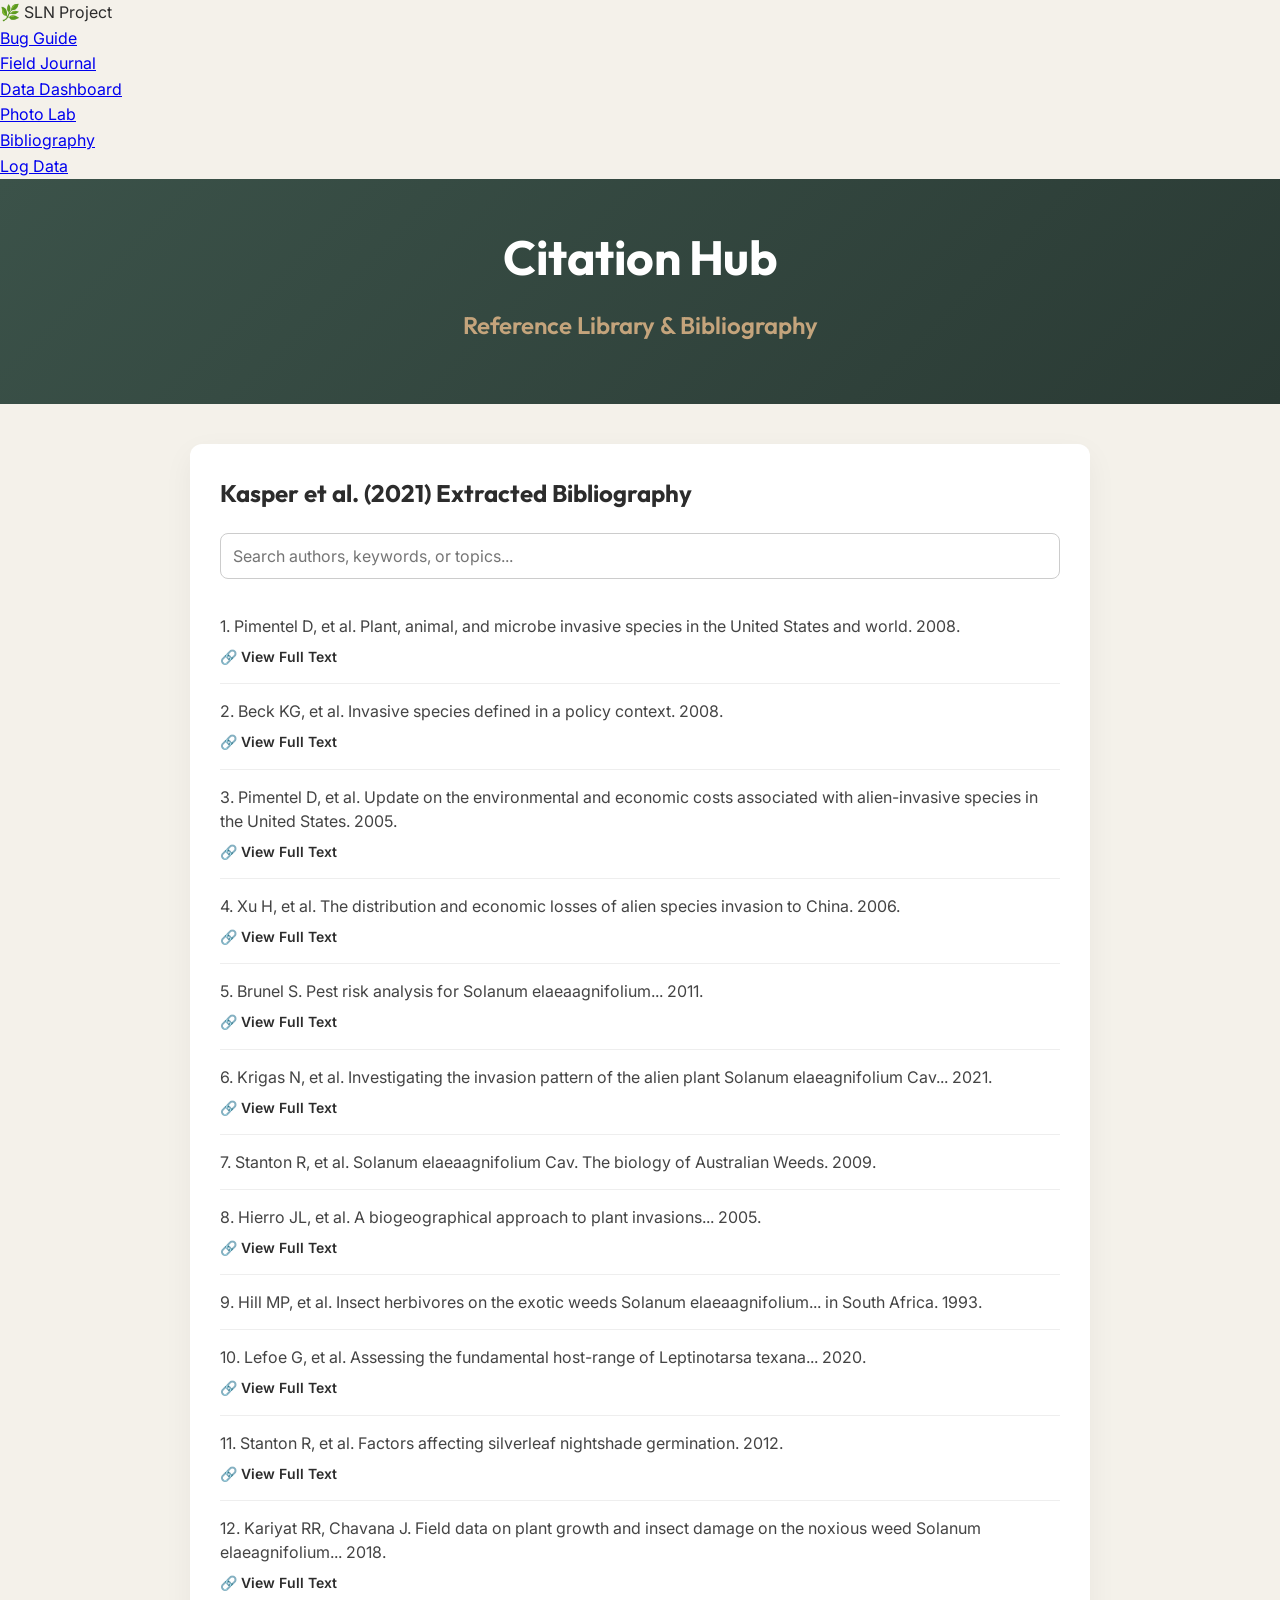
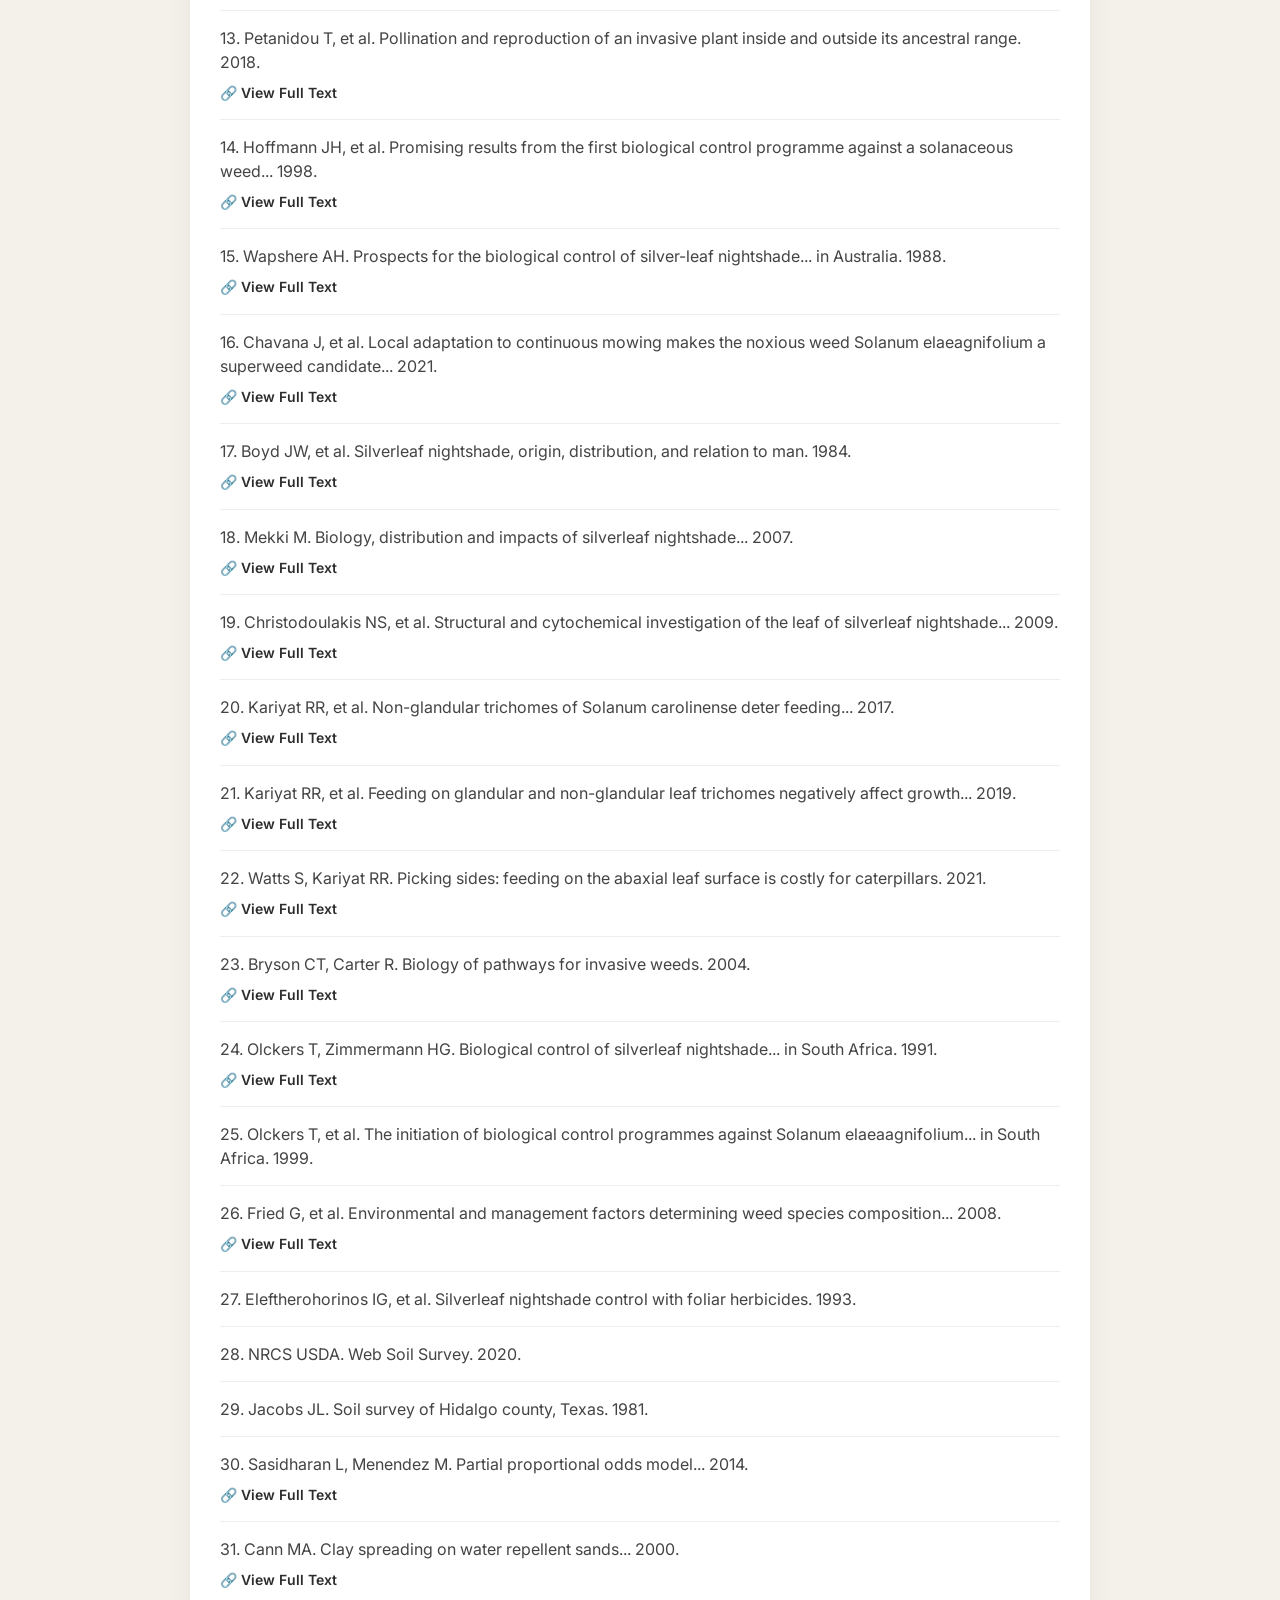
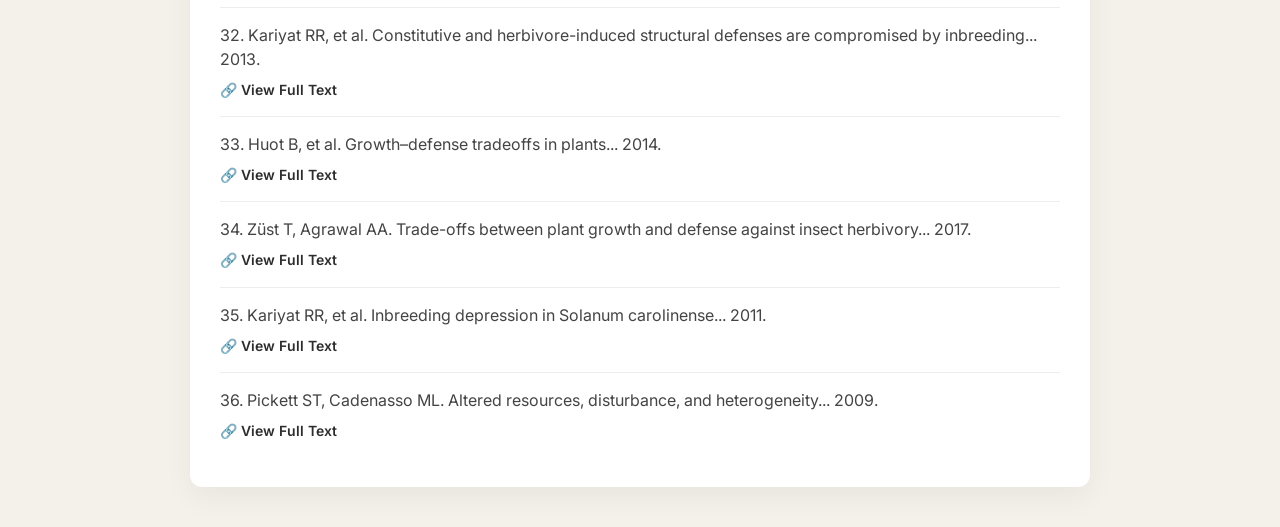
==== bibliography.html @ b971126a "feat: Upgrade into Interactive Field Journal Ecosystem" ====
<!DOCTYPE html>
<html lang="en">
<head>
  <meta charset="UTF-8">
  <meta name="viewport" content="width=device-width, initial-scale=1.0">
  <title>Bibliography | Silverleaf Nightshade</title>
  <link href="https://fonts.googleapis.com/css2?family=Inter:wght@400;500;600&family=Outfit:wght@400;600;700&display=swap" rel="stylesheet">
  <link rel="stylesheet" href="styles.css">
  <style>
    .biblio-container {
      max-width: 900px;
      margin: 40px auto;
      padding: 30px;
      background: white;
      border-radius: 12px;
      box-shadow: 0 10px 30px rgba(0,0,0,0.05);
    }
    .citation {
      padding: 15px 0;
      border-bottom: 1px solid #eee;
      display: flex;
      flex-direction: column;
      gap: 8px;
    }
    .citation:last-child {
      border-bottom: none;
    }
    .citation-text {
      font-family: 'Inter', sans-serif;
      font-size: 16px;
      color: #444;
      line-height: 1.5;
    }
    .doi-link {
      font-family: 'Inter', sans-serif;
      font-size: 14px;
      color: var(--primary-color);
      text-decoration: none;
      font-weight: 600;
      display: inline-flex;
      align-items: center;
      gap: 5px;
    }
    .doi-link:hover {
      text-decoration: underline;
    }
    .search-box {
      width: 100%;
      padding: 12px;
      border: 1px solid #ccc;
      border-radius: 8px;
      font-size: 16px;
      font-family: 'Inter';
      margin-bottom: 20px;
    }
    .search-box:focus {
      outline: none;
      border-color: var(--primary-color);
    }
  </style>
</head>
<body>
  <nav class="global-nav">
    <div class="nav-container">
      <div class="nav-logo">🌿 SLN Project</div>
      <ul class="nav-links">
        <li><a href="index.html">Bug Guide</a></li>
        <li><a href="journal.html">Field Journal</a></li>
        <li><a href="dashboard.html">Data Dashboard</a></li>
        <li><a href="photo_lab.html">Photo Lab</a></li>
        <li><a href="bibliography.html" class="active">Bibliography</a></li>
        <li><a href="data_collection.html" class="nav-cta">Log Data</a></li>
      </ul>
    </div>
  </nav>

  <header class="hero" style="padding: 40px 20px; text-align: center;">
    <div class="hero-content">
      <h1>Citation Hub</h1>
      <p class="subtitle">Reference Library & Bibliography</p>
    </div>
  </header>

  <div class="biblio-container">
    <h2 style="font-family: 'Outfit'; margin-bottom: 20px;">Kasper et al. (2021) Extracted Bibliography</h2>
    <input type="text" id="biblioSearch" class="search-box" placeholder="Search authors, keywords, or topics..." onkeyup="filterCitations()">
    
    <div id="citationList">
      <div class="citation">
        <div class="citation-text">1. Pimentel D, et al. Plant, animal, and microbe invasive species in the United States and world. 2008.</div>
        <a href="https://doi.org/10.1007/978-3-540-36920-2_18" target="_blank" class="doi-link">🔗 View Full Text</a>
      </div>
      <div class="citation">
        <div class="citation-text">2. Beck KG, et al. Invasive species defined in a policy context. 2008.</div>
        <a href="https://doi.org/10.1614/IPSM-08-089.1" target="_blank" class="doi-link">🔗 View Full Text</a>
      </div>
      <div class="citation">
        <div class="citation-text">3. Pimentel D, et al. Update on the environmental and economic costs associated with alien-invasive species in the United States. 2005.</div>
        <a href="https://doi.org/10.1016/j.ecolecon.2004.10.002" target="_blank" class="doi-link">🔗 View Full Text</a>
      </div>
      <div class="citation">
        <div class="citation-text">4. Xu H, et al. The distribution and economic losses of alien species invasion to China. 2006.</div>
        <a href="https://doi.org/10.1007/s10530-005-5841-2" target="_blank" class="doi-link">🔗 View Full Text</a>
      </div>
      <div class="citation">
        <div class="citation-text">5. Brunel S. Pest risk analysis for Solanum elaeaagnifolium... 2011.</div>
        <a href="https://doi.org/10.1111/j.1365-2338.2011.02457.x" target="_blank" class="doi-link">🔗 View Full Text</a>
      </div>
      <div class="citation">
        <div class="citation-text">6. Krigas N, et al. Investigating the invasion pattern of the alien plant Solanum elaeagnifolium Cav... 2021.</div>
        <a href="https://doi.org/10.3390/plants10040805" target="_blank" class="doi-link">🔗 View Full Text</a>
      </div>
      <div class="citation">
        <div class="citation-text">7. Stanton R, et al. Solanum elaeaagnifolium Cav. The biology of Australian Weeds. 2009.</div>
      </div>
      <div class="citation">
        <div class="citation-text">8. Hierro JL, et al. A biogeographical approach to plant invasions... 2005.</div>
        <a href="https://doi.org/10.1111/j.0022-0477.2004.00953.x" target="_blank" class="doi-link">🔗 View Full Text</a>
      </div>
      <div class="citation">
        <div class="citation-text">9. Hill MP, et al. Insect herbivores on the exotic weeds Solanum elaeaagnifolium... in South Africa. 1993.</div>
      </div>
      <div class="citation">
        <div class="citation-text">10. Lefoe G, et al. Assessing the fundamental host-range of Leptinotarsa texana... 2020.</div>
        <a href="https://doi.org/10.1016/j.biocontrol.2019.104165" target="_blank" class="doi-link">🔗 View Full Text</a>
      </div>
      <div class="citation">
        <div class="citation-text">11. Stanton R, et al. Factors affecting silverleaf nightshade germination. 2012.</div>
        <a href="https://doi.org/10.1614/WS-D-11-00105.1" target="_blank" class="doi-link">🔗 View Full Text</a>
      </div>
      <div class="citation">
        <div class="citation-text">12. Kariyat RR, Chavana J. Field data on plant growth and insect damage on the noxious weed Solanum elaeagnifolium... 2018.</div>
        <a href="https://doi.org/10.1016/j.dib.2018.07.022" target="_blank" class="doi-link">🔗 View Full Text</a>
      </div>
      <div class="citation">
        <div class="citation-text">13. Petanidou T, et al. Pollination and reproduction of an invasive plant inside and outside its ancestral range. 2018.</div>
        <a href="https://doi.org/10.1016/j.actao.2018.03.008" target="_blank" class="doi-link">🔗 View Full Text</a>
      </div>
      <div class="citation">
        <div class="citation-text">14. Hoffmann JH, et al. Promising results from the first biological control programme against a solanaceous weed... 1998.</div>
        <a href="https://doi.org/10.1016/S0167-8809(98)00120-0" target="_blank" class="doi-link">🔗 View Full Text</a>
      </div>
      <div class="citation">
        <div class="citation-text">15. Wapshere AH. Prospects for the biological control of silver-leaf nightshade... in Australia. 1988.</div>
        <a href="https://doi.org/10.1071/AR9880187" target="_blank" class="doi-link">🔗 View Full Text</a>
      </div>
      <div class="citation">
        <div class="citation-text">16. Chavana J, et al. Local adaptation to continuous mowing makes the noxious weed Solanum elaeagnifolium a superweed candidate... 2021.</div>
        <a href="https://doi.org/10.1038/s41598-021-85789-z" target="_blank" class="doi-link">🔗 View Full Text</a>
      </div>
      <div class="citation">
        <div class="citation-text">17. Boyd JW, et al. Silverleaf nightshade, origin, distribution, and relation to man. 1984.</div>
        <a href="https://doi.org/10.1007/BF02858833" target="_blank" class="doi-link">🔗 View Full Text</a>
      </div>
      <div class="citation">
        <div class="citation-text">18. Mekki M. Biology, distribution and impacts of silverleaf nightshade... 2007.</div>
        <a href="https://doi.org/10.1111/j.1365-2338.2007.01094.x" target="_blank" class="doi-link">🔗 View Full Text</a>
      </div>
      <div class="citation">
        <div class="citation-text">19. Christodoulakis NS, et al. Structural and cytochemical investigation of the leaf of silverleaf nightshade... 2009.</div>
        <a href="https://doi.org/10.1071/BT08210" target="_blank" class="doi-link">🔗 View Full Text</a>
      </div>
      <div class="citation">
        <div class="citation-text">20. Kariyat RR, et al. Non-glandular trichomes of Solanum carolinense deter feeding... 2017.</div>
        <a href="https://doi.org/10.1098/rspb.2016.2323" target="_blank" class="doi-link">🔗 View Full Text</a>
      </div>
      <div class="citation">
        <div class="citation-text">21. Kariyat RR, et al. Feeding on glandular and non-glandular leaf trichomes negatively affect growth... 2019.</div>
        <a href="https://doi.org/10.1007/s11829-019-09678-z" target="_blank" class="doi-link">🔗 View Full Text</a>
      </div>
      <div class="citation">
        <div class="citation-text">22. Watts S, Kariyat RR. Picking sides: feeding on the abaxial leaf surface is costly for caterpillars. 2021.</div>
        <a href="https://doi.org/10.1007/s00425-021-03592-6" target="_blank" class="doi-link">🔗 View Full Text</a>
      </div>
      <div class="citation">
        <div class="citation-text">23. Bryson CT, Carter R. Biology of pathways for invasive weeds. 2004.</div>
        <a href="https://doi.org/10.1614/0890-037X(2004)018[1216:BOPFIW]2.0.CO;2" target="_blank" class="doi-link">🔗 View Full Text</a>
      </div>
      <div class="citation">
        <div class="citation-text">24. Olckers T, Zimmermann HG. Biological control of silverleaf nightshade... in South Africa. 1991.</div>
        <a href="https://doi.org/10.1016/0167-8809(91)90143-L" target="_blank" class="doi-link">🔗 View Full Text</a>
      </div>
      <div class="citation">
        <div class="citation-text">25. Olckers T, et al. The initiation of biological control programmes against Solanum elaeaagnifolium... in South Africa. 1999.</div>
      </div>
      <div class="citation">
        <div class="citation-text">26. Fried G, et al. Environmental and management factors determining weed species composition... 2008.</div>
        <a href="https://doi.org/10.1016/j.agee.2008.05.003" target="_blank" class="doi-link">🔗 View Full Text</a>
      </div>
      <div class="citation">
        <div class="citation-text">27. Eleftherohorinos IG, et al. Silverleaf nightshade control with foliar herbicides. 1993.</div>
      </div>
      <div class="citation">
        <div class="citation-text">28. NRCS USDA. Web Soil Survey. 2020.</div>
      </div>
      <div class="citation">
        <div class="citation-text">29. Jacobs JL. Soil survey of Hidalgo county, Texas. 1981.</div>
      </div>
      <div class="citation">
        <div class="citation-text">30. Sasidharan L, Menendez M. Partial proportional odds model... 2014.</div>
        <a href="https://doi.org/10.1016/j.aap.2014.07.025" target="_blank" class="doi-link">🔗 View Full Text</a>
      </div>
      <div class="citation">
        <div class="citation-text">31. Cann MA. Clay spreading on water repellent sands... 2000.</div>
        <a href="https://doi.org/10.1016/S0022-1694(00)00205-5" target="_blank" class="doi-link">🔗 View Full Text</a>
      </div>
      <div class="citation">
        <div class="citation-text">32. Kariyat RR, et al. Constitutive and herbivore-induced structural defenses are compromised by inbreeding... 2013.</div>
        <a href="https://doi.org/10.3732/ajb.1200612" target="_blank" class="doi-link">🔗 View Full Text</a>
      </div>
      <div class="citation">
        <div class="citation-text">33. Huot B, et al. Growth–defense tradeoffs in plants... 2014.</div>
        <a href="https://doi.org/10.1093/mp/ssu049" target="_blank" class="doi-link">🔗 View Full Text</a>
      </div>
      <div class="citation">
        <div class="citation-text">34. Züst T, Agrawal AA. Trade-offs between plant growth and defense against insect herbivory... 2017.</div>
        <a href="https://doi.org/10.1146/annurev-arplant-042916-040856" target="_blank" class="doi-link">🔗 View Full Text</a>
      </div>
      <div class="citation">
        <div class="citation-text">35. Kariyat RR, et al. Inbreeding depression in Solanum carolinense... 2011.</div>
        <a href="https://doi.org/10.1371/journal.pone.0028459" target="_blank" class="doi-link">🔗 View Full Text</a>
      </div>
      <div class="citation">
        <div class="citation-text">36. Pickett ST, Cadenasso ML. Altered resources, disturbance, and heterogeneity... 2009.</div>
        <a href="https://doi.org/10.1007/s11252-008-0047-x" target="_blank" class="doi-link">🔗 View Full Text</a>
      </div>
    </div>
  </div>

  <script>
    function filterCitations() {
      const input = document.getElementById("biblioSearch").value.toLowerCase();
      const citations = document.getElementsByClassName("citation");
      for (let i = 0; i < citations.length; i++) {
        let text = citations[i].getElementsByClassName("citation-text")[0].innerText.toLowerCase();
        if (text.includes(input)) {
          citations[i].style.display = "flex";
        } else {
          citations[i].style.display = "none";
        }
      }
    }
  </script>
</body>
</html>
---- styles.css ----
:root {
  /* Earthy Color Palette */
  --color-bg: #f4f1ea;
  --color-surface: #ffffff;
  --color-primary: #3b5249;
  --color-primary-light: #517165;
  --color-accent: #c4a47c;
  --color-text: #2c2c2c;
  --color-text-muted: #6b6b6b;
  --color-border: #e2dfd8;
  
  --shadow-sm: 0 2px 4px rgba(0,0,0,0.05);
  --shadow-md: 0 8px 16px rgba(0,0,0,0.08);
  --shadow-lg: 0 16px 32px rgba(0,0,0,0.12);
  
  --radius-md: 12px;
  --radius-lg: 20px;
}

* {
  margin: 0;
  padding: 0;
  box-sizing: border-box;
}

body {
  font-family: 'Inter', sans-serif;
  background-color: var(--color-bg);
  color: var(--color-text);
  line-height: 1.6;
}

h1, h2, h3, h4 {
  font-family: 'Outfit', sans-serif;
}

/* Hero Section */
.hero {
  background: linear-gradient(135deg, var(--color-primary) 0%, #2a3a34 100%);
  color: white;
  padding: 80px 20px;
  text-align: center;
  position: relative;
  overflow: hidden;
}

.hero-content {
  max-width: 800px;
  margin: 0 auto;
  position: relative;
  z-index: 1;
}

.hero h1 {
  font-size: 3rem;
  font-weight: 700;
  margin-bottom: 10px;
  letter-spacing: -0.5px;
}

.hero .subtitle {
  font-family: 'Outfit', sans-serif;
  font-size: 1.5rem;
  color: var(--color-accent);
  margin-bottom: 20px;
  font-weight: 600;
}

.hero .description {
  font-size: 1.1rem;
  opacity: 0.9;
  max-width: 600px;
  margin: 0 auto;
}

/* Main Layout */
main {
  max-width: 1200px;
  margin: -40px auto 40px;
  padding: 0 20px;
  position: relative;
  z-index: 2;
}

/* Controls */
.controls {
  background: var(--color-surface);
  padding: 20px;
  border-radius: var(--radius-lg);
  box-shadow: var(--shadow-md);
  margin-bottom: 40px;
  display: flex;
  flex-direction: column;
  gap: 20px;
}

@media (min-width: 768px) {
  .controls {
    flex-direction: row;
    align-items: center;
    justify-content: space-between;
  }
}

.search-bar {
  flex: 1;
}

.search-bar input {
  width: 100%;
  padding: 14px 20px;
  border: 1px solid var(--color-border);
  border-radius: var(--radius-md);
  font-family: 'Inter', sans-serif;
  font-size: 1rem;
  outline: none;
  transition: border-color 0.3s, box-shadow 0.3s;
}

.search-bar input:focus {
  border-color: var(--color-primary);
  box-shadow: 0 0 0 3px rgba(59, 82, 73, 0.1);
}

.filters {
  display: flex;
  gap: 10px;
  flex-wrap: wrap;
}

.filter-btn {
  padding: 10px 20px;
  border: 1px solid var(--color-border);
  background: var(--color-surface);
  color: var(--color-text);
  border-radius: var(--radius-md);
  cursor: pointer;
  font-family: 'Outfit', sans-serif;
  font-weight: 500;
  transition: all 0.3s;
}

.filter-btn:hover {
  border-color: var(--color-primary);
  color: var(--color-primary);
}

.filter-btn.active {
  background: var(--color-primary);
  color: white;
  border-color: var(--color-primary);
}

/* Grid Layout */
.grid-container {
  display: grid;
  grid-template-columns: repeat(auto-fill, minmax(280px, 1fr));
  gap: 30px;
}

/* Insect Card */
.card {
  background: var(--color-surface);
  border-radius: var(--radius-lg);
  overflow: hidden;
  box-shadow: var(--shadow-sm);
  transition: transform 0.3s cubic-bezier(0.175, 0.885, 0.32, 1.275), box-shadow 0.3s;
  display: flex;
  flex-direction: column;
  border: 1px solid var(--color-border);
}

.card:hover {
  transform: translateY(-8px);
  box-shadow: var(--shadow-lg);
}

.card-image {
  height: 200px;
  background-size: cover;
  background-position: center;
  position: relative;
  background-color: var(--color-border);
}

.card-category-badge {
  position: absolute;
  top: 15px;
  right: 15px;
  background: rgba(255, 255, 255, 0.9);
  backdrop-filter: blur(4px);
  padding: 4px 10px;
  border-radius: 20px;
  font-size: 0.75rem;
  font-weight: 600;
  color: var(--color-primary);
  text-transform: uppercase;
  letter-spacing: 0.5px;
  box-shadow: 0 2px 4px rgba(0,0,0,0.1);
}

.card-content {
  padding: 24px;
  flex: 1;
  display: flex;
  flex-direction: column;
}

.card h3 {
  font-size: 1.25rem;
  margin-bottom: 4px;
  color: var(--color-primary);
}

.scientific-name {
  font-style: italic;
  color: var(--color-text-muted);
  font-size: 0.9rem;
  margin-bottom: 15px;
}

.card-type {
  display: inline-block;
  background: var(--color-bg);
  padding: 4px 10px;
  border-radius: 6px;
  font-size: 0.8rem;
  color: var(--color-text);
  margin-bottom: 20px;
  font-weight: 500;
}

.card-links {
  margin-top: auto;
  display: flex;
  gap: 10px;
  flex-wrap: wrap;
}

.link-btn {
  flex: 1;
  text-align: center;
  text-decoration: none;
  font-size: 0.85rem;
  font-weight: 600;
  padding: 10px;
  border-radius: var(--radius-md);
  transition: all 0.2s;
  font-family: 'Outfit', sans-serif;
  white-space: nowrap;
}

.link-inaturalist {
  background: #E8F5E9;
  color: #2E7D32;
}

.link-inaturalist:hover {
  background: #C8E6C9;
}

.link-bugguide {
  background: #FFF3E0;
  color: #E65100;
}

.link-bugguide:hover {
  background: #FFE0B2;
}

/* Footer */
footer {
  text-align: center;
  padding: 40px 20px;
  color: var(--color-text-muted);
  font-size: 0.9rem;
  margin-top: 60px;
  border-top: 1px solid var(--color-border);
}
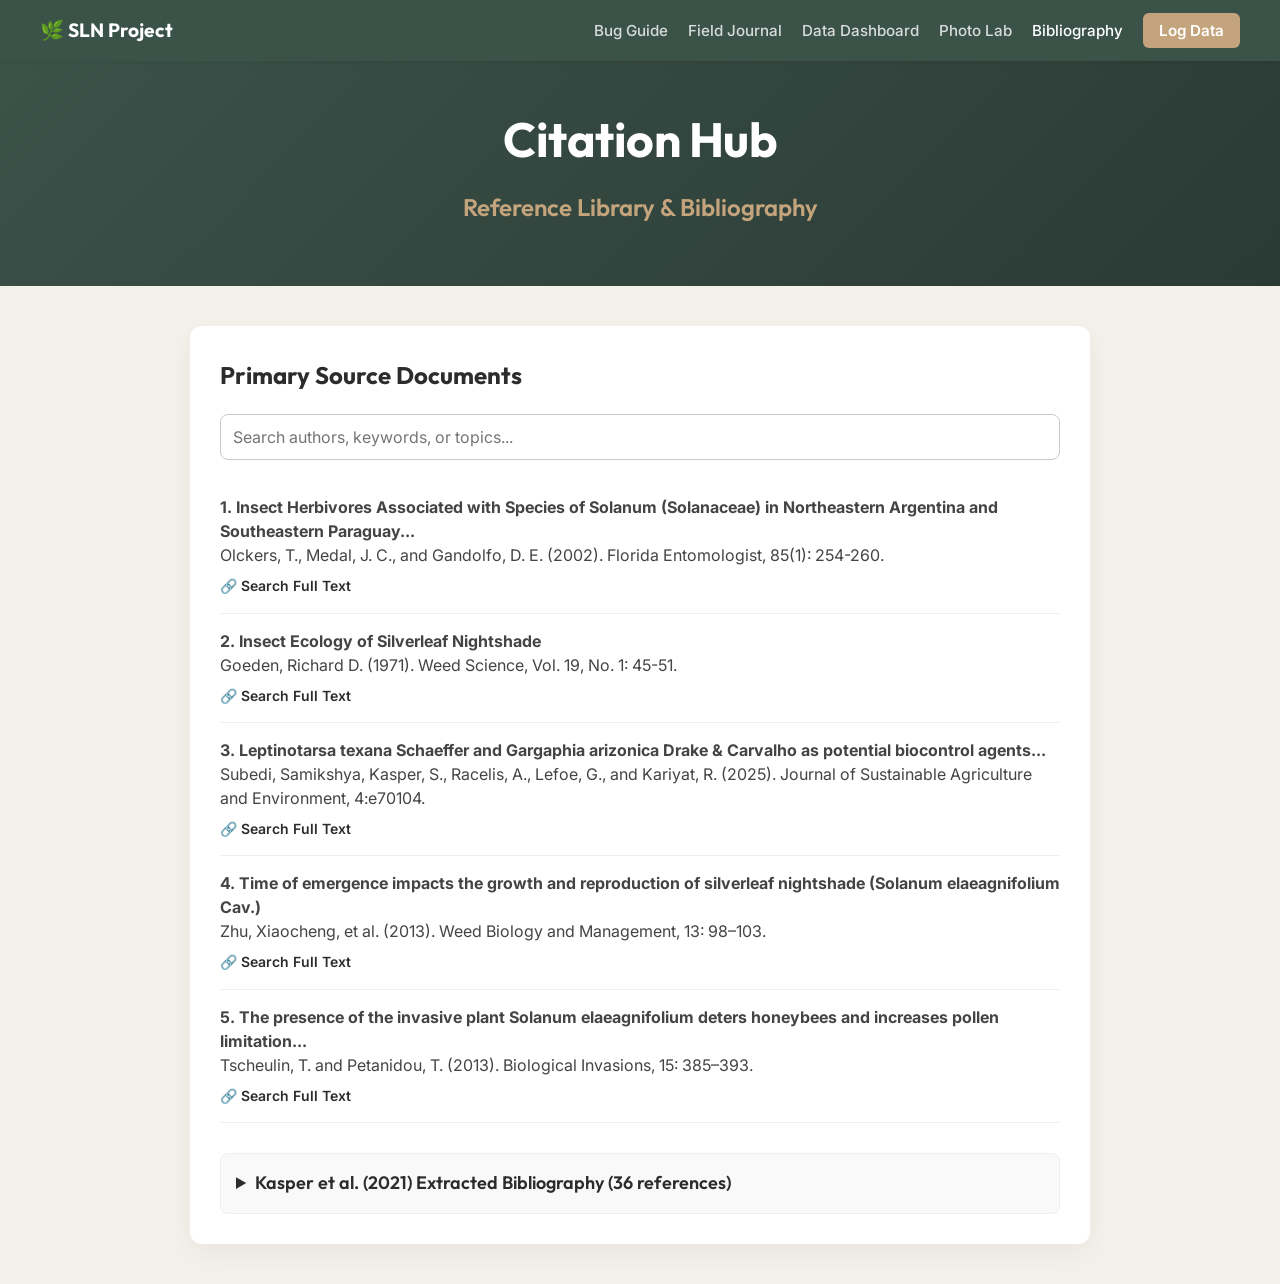
==== commit 012485bd: "fix: Navigation styling and bibliography layout" ====
--- a/bibliography.html
+++ b/bibliography.html
@@ -82,10 +82,36 @@
   </header>
 
   <div class="biblio-container">
-    <h2 style="font-family: 'Outfit'; margin-bottom: 20px;">Kasper et al. (2021) Extracted Bibliography</h2>
+    <h2 style="font-family: 'Outfit'; margin-bottom: 20px;">Primary Source Documents</h2>
     <input type="text" id="biblioSearch" class="search-box" placeholder="Search authors, keywords, or topics..." onkeyup="filterCitations()">
     
     <div id="citationList">
+      
+      <!-- New Primary Sources -->
+      <div class="citation">
+        <div class="citation-text"><strong>1. Insect Herbivores Associated with Species of Solanum (Solanaceae) in Northeastern Argentina and Southeastern Paraguay...</strong><br>Olckers, T., Medal, J. C., and Gandolfo, D. E. (2002). Florida Entomologist, 85(1): 254-260.</div>
+        <a href="https://scholar.google.com/scholar?q=Insect+Herbivores+Associated+with+Species+of+Solanum+in+Northeastern+Argentina+and+Southeastern+Paraguay" target="_blank" class="doi-link">🔗 Search Full Text</a>
+      </div>
+      <div class="citation">
+        <div class="citation-text"><strong>2. Insect Ecology of Silverleaf Nightshade</strong><br>Goeden, Richard D. (1971). Weed Science, Vol. 19, No. 1: 45-51.</div>
+        <a href="https://scholar.google.com/scholar?q=Insect+Ecology+of+Silverleaf+Nightshade+Goeden" target="_blank" class="doi-link">🔗 Search Full Text</a>
+      </div>
+      <div class="citation">
+        <div class="citation-text"><strong>3. Leptinotarsa texana Schaeffer and Gargaphia arizonica Drake & Carvalho as potential biocontrol agents...</strong><br>Subedi, Samikshya, Kasper, S., Racelis, A., Lefoe, G., and Kariyat, R. (2025). Journal of Sustainable Agriculture and Environment, 4:e70104.</div>
+        <a href="https://scholar.google.com/scholar?q=Leptinotarsa+texana+Schaeffer+and+Gargaphia+arizonica+Drake" target="_blank" class="doi-link">🔗 Search Full Text</a>
+      </div>
+      <div class="citation">
+        <div class="citation-text"><strong>4. Time of emergence impacts the growth and reproduction of silverleaf nightshade (Solanum elaeagnifolium Cav.)</strong><br>Zhu, Xiaocheng, et al. (2013). Weed Biology and Management, 13: 98–103.</div>
+        <a href="https://scholar.google.com/scholar?q=Time+of+emergence+impacts+the+growth+and+reproduction+of+silverleaf+nightshade" target="_blank" class="doi-link">🔗 Search Full Text</a>
+      </div>
+      <div class="citation">
+        <div class="citation-text"><strong>5. The presence of the invasive plant Solanum elaeagnifolium deters honeybees and increases pollen limitation...</strong><br>Tscheulin, T. and Petanidou, T. (2013). Biological Invasions, 15: 385–393.</div>
+        <a href="https://scholar.google.com/scholar?q=The+presence+of+the+invasive+plant+Solanum+elaeagnifolium+deters+honeybees" target="_blank" class="doi-link">🔗 Search Full Text</a>
+      </div>
+
+      <details id="kasperBiblio" style="background: #f9f9f9; padding: 15px; border-radius: 8px; border: 1px solid #eee; margin-top: 30px;">
+        <summary style="font-family: 'Outfit'; font-size: 18px; font-weight: 600; cursor: pointer;">Kasper et al. (2021) Extracted Bibliography (36 references)</summary>
+        <div style="margin-top: 15px;">
       <div class="citation">
         <div class="citation-text">1. Pimentel D, et al. Plant, animal, and microbe invasive species in the United States and world. 2008.</div>
         <a href="https://doi.org/10.1007/978-3-540-36920-2_18" target="_blank" class="doi-link">🔗 View Full Text</a>
@@ -223,13 +249,21 @@
       <div class="citation">
         <div class="citation-text">36. Pickett ST, Cadenasso ML. Altered resources, disturbance, and heterogeneity... 2009.</div>
         <a href="https://doi.org/10.1007/s11252-008-0047-x" target="_blank" class="doi-link">🔗 View Full Text</a>
-      </div>
+        </div>
+      </details>
     </div>
   </div>
 
   <script>
     function filterCitations() {
       const input = document.getElementById("biblioSearch").value.toLowerCase();
+      
+      // Auto-expand the Kasper details if searching
+      const detailsBox = document.getElementById("kasperBiblio");
+      if (input.length > 0 && detailsBox) {
+        detailsBox.open = true;
+      }
+      
       const citations = document.getElementsByClassName("citation");
       for (let i = 0; i < citations.length; i++) {
         let text = citations[i].getElementsByClassName("citation-text")[0].innerText.toLowerCase();
--- a/styles.css
+++ b/styles.css
@@ -34,6 +34,66 @@
   font-family: 'Outfit', sans-serif;
 }
 
+/* Global Navigation */
+.global-nav {
+  background-color: var(--color-primary);
+  padding: 15px 20px;
+  box-shadow: var(--shadow-sm);
+  position: sticky;
+  top: 0;
+  z-index: 1000;
+  display: flex;
+  justify-content: center;
+}
+
+.nav-container {
+  display: flex;
+  align-items: center;
+  justify-content: space-between;
+  width: 100%;
+  max-width: 1200px;
+}
+
+.nav-logo {
+  font-family: 'Outfit', sans-serif;
+  font-weight: 700;
+  font-size: 1.2rem;
+  color: white;
+}
+
+.nav-links {
+  list-style: none;
+  display: flex;
+  gap: 20px;
+  align-items: center;
+}
+
+.nav-links a {
+  text-decoration: none;
+  color: rgba(255, 255, 255, 0.8);
+  font-family: 'Inter', sans-serif;
+  font-weight: 500;
+  font-size: 0.95rem;
+  transition: color 0.2s;
+}
+
+.nav-links a:hover, .nav-links a.active {
+  color: white;
+}
+
+.nav-links .nav-cta {
+  background-color: var(--color-accent);
+  color: white;
+  padding: 8px 16px;
+  border-radius: 6px;
+  font-weight: 600;
+}
+
+.nav-links .nav-cta:hover {
+  background-color: #b39169;
+  color: white;
+}
+
 /* Hero Section */
 .hero {
   background: linear-gradient(135deg, var(--color-primary) 0%, #2a3a34 100%);
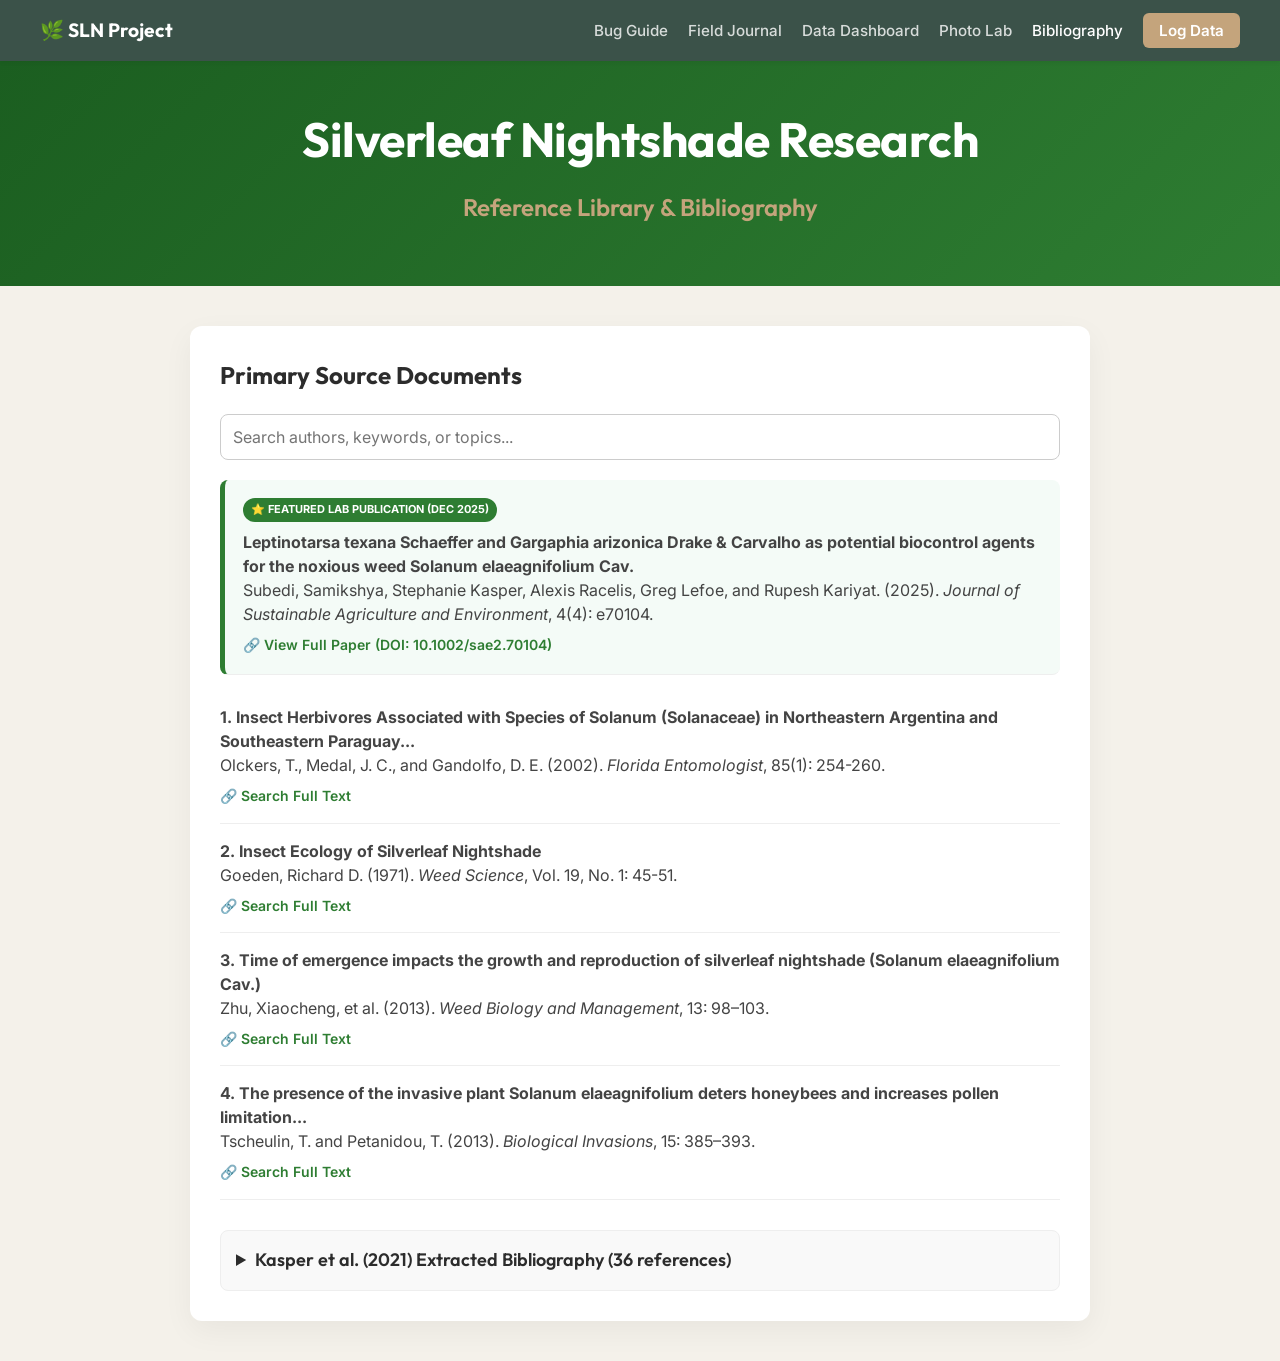
==== commit f28b4b37: "Add Subedi, Kasper, Racelis, Lefoe, & Kariyat (2025) paper summary and update bibliography web app" ====
--- a/bibliography.html
+++ b/bibliography.html
@@ -22,6 +22,13 @@
       flex-direction: column;
       gap: 8px;
     }
+    .citation.featured {
+      background: #f4fbf7;
+      border-left: 5px solid #2e7d32;
+      padding: 18px;
+      border-radius: 8px;
+      margin-bottom: 15px;
+    }
     .citation:last-child {
       border-bottom: none;
     }
@@ -34,7 +41,7 @@
     .doi-link {
       font-family: 'Inter', sans-serif;
       font-size: 14px;
-      color: var(--primary-color);
+      color: var(--primary-color, #2e7d32);
       text-decoration: none;
       font-weight: 600;
       display: inline-flex;
@@ -55,7 +62,7 @@
     }
     .search-box:focus {
       outline: none;
-      border-color: var(--primary-color);
+      border-color: var(--primary-color, #2e7d32);
     }
   </style>
 </head>
@@ -74,9 +81,9 @@
     </div>
   </nav>
 
-  <header class="hero" style="padding: 40px 20px; text-align: center;">
+  <header class="hero" style="padding: 40px 20px; background: linear-gradient(135deg, #1b5e20, #2e7d32); color: white; text-align: center;">
     <div class="hero-content">
-      <h1>Citation Hub</h1>
+      <h1>Silverleaf Nightshade Research</h1>
       <p class="subtitle">Reference Library & Bibliography</p>
     </div>
   </header>
@@ -87,168 +94,37 @@
     
     <div id="citationList">
       
-      <!-- New Primary Sources -->
+      <!-- Featured 2025 Landmark Paper -->
+      <div class="citation featured">
+        <span style="display:inline-block; font-size:11px; font-weight:700; background:#2e7d32; color:white; padding:3px 8px; border-radius:12px; width:fit-content;">⭐ FEATURED LAB PUBLICATION (DEC 2025)</span>
+        <div class="citation-text"><strong>Leptinotarsa texana Schaeffer and Gargaphia arizonica Drake & Carvalho as potential biocontrol agents for the noxious weed Solanum elaeagnifolium Cav.</strong><br>Subedi, Samikshya, Stephanie Kasper, Alexis Racelis, Greg Lefoe, and Rupesh Kariyat. (2025). <em>Journal of Sustainable Agriculture and Environment</em>, 4(4): e70104.</div>
+        <a href="https://doi.org/10.1002/sae2.70104" target="_blank" class="doi-link">🔗 View Full Paper (DOI: 10.1002/sae2.70104)</a>
+      </div>
+
+      <!-- Other Primary Sources -->
       <div class="citation">
-        <div class="citation-text"><strong>1. Insect Herbivores Associated with Species of Solanum (Solanaceae) in Northeastern Argentina and Southeastern Paraguay...</strong><br>Olckers, T., Medal, J. C., and Gandolfo, D. E. (2002). Florida Entomologist, 85(1): 254-260.</div>
+        <div class="citation-text"><strong>1. Insect Herbivores Associated with Species of Solanum (Solanaceae) in Northeastern Argentina and Southeastern Paraguay...</strong><br>Olckers, T., Medal, J. C., and Gandolfo, D. E. (2002). <em>Florida Entomologist</em>, 85(1): 254-260.</div>
         <a href="https://scholar.google.com/scholar?q=Insect+Herbivores+Associated+with+Species+of+Solanum+in+Northeastern+Argentina+and+Southeastern+Paraguay" target="_blank" class="doi-link">🔗 Search Full Text</a>
       </div>
       <div class="citation">
-        <div class="citation-text"><strong>2. Insect Ecology of Silverleaf Nightshade</strong><br>Goeden, Richard D. (1971). Weed Science, Vol. 19, No. 1: 45-51.</div>
+        <div class="citation-text"><strong>2. Insect Ecology of Silverleaf Nightshade</strong><br>Goeden, Richard D. (1971). <em>Weed Science</em>, Vol. 19, No. 1: 45-51.</div>
         <a href="https://scholar.google.com/scholar?q=Insect+Ecology+of+Silverleaf+Nightshade+Goeden" target="_blank" class="doi-link">🔗 Search Full Text</a>
       </div>
       <div class="citation">
-        <div class="citation-text"><strong>3. Leptinotarsa texana Schaeffer and Gargaphia arizonica Drake & Carvalho as potential biocontrol agents...</strong><br>Subedi, Samikshya, Kasper, S., Racelis, A., Lefoe, G., and Kariyat, R. (2025). Journal of Sustainable Agriculture and Environment, 4:e70104.</div>
-        <a href="https://scholar.google.com/scholar?q=Leptinotarsa+texana+Schaeffer+and+Gargaphia+arizonica+Drake" target="_blank" class="doi-link">🔗 Search Full Text</a>
-      </div>
-      <div class="citation">
-        <div class="citation-text"><strong>4. Time of emergence impacts the growth and reproduction of silverleaf nightshade (Solanum elaeagnifolium Cav.)</strong><br>Zhu, Xiaocheng, et al. (2013). Weed Biology and Management, 13: 98–103.</div>
+        <div class="citation-text"><strong>3. Time of emergence impacts the growth and reproduction of silverleaf nightshade (Solanum elaeagnifolium Cav.)</strong><br>Zhu, Xiaocheng, et al. (2013). <em>Weed Biology and Management</em>, 13: 98–103.</div>
         <a href="https://scholar.google.com/scholar?q=Time+of+emergence+impacts+the+growth+and+reproduction+of+silverleaf+nightshade" target="_blank" class="doi-link">🔗 Search Full Text</a>
       </div>
       <div class="citation">
-        <div class="citation-text"><strong>5. The presence of the invasive plant Solanum elaeagnifolium deters honeybees and increases pollen limitation...</strong><br>Tscheulin, T. and Petanidou, T. (2013). Biological Invasions, 15: 385–393.</div>
+        <div class="citation-text"><strong>4. The presence of the invasive plant Solanum elaeagnifolium deters honeybees and increases pollen limitation...</strong><br>Tscheulin, T. and Petanidou, T. (2013). <em>Biological Invasions</em>, 15: 385–393.</div>
         <a href="https://scholar.google.com/scholar?q=The+presence+of+the+invasive+plant+Solanum+elaeagnifolium+deters+honeybees" target="_blank" class="doi-link">🔗 Search Full Text</a>
       </div>
 
       <details id="kasperBiblio" style="background: #f9f9f9; padding: 15px; border-radius: 8px; border: 1px solid #eee; margin-top: 30px;">
         <summary style="font-family: 'Outfit'; font-size: 18px; font-weight: 600; cursor: pointer;">Kasper et al. (2021) Extracted Bibliography (36 references)</summary>
         <div style="margin-top: 15px;">
-      <div class="citation">
-        <div class="citation-text">1. Pimentel D, et al. Plant, animal, and microbe invasive species in the United States and world. 2008.</div>
-        <a href="https://doi.org/10.1007/978-3-540-36920-2_18" target="_blank" class="doi-link">🔗 View Full Text</a>
-      </div>
-      <div class="citation">
-        <div class="citation-text">2. Beck KG, et al. Invasive species defined in a policy context. 2008.</div>
-        <a href="https://doi.org/10.1614/IPSM-08-089.1" target="_blank" class="doi-link">🔗 View Full Text</a>
-      </div>
-      <div class="citation">
-        <div class="citation-text">3. Pimentel D, et al. Update on the environmental and economic costs associated with alien-invasive species in the United States. 2005.</div>
-        <a href="https://doi.org/10.1016/j.ecolecon.2004.10.002" target="_blank" class="doi-link">🔗 View Full Text</a>
-      </div>
-      <div class="citation">
-        <div class="citation-text">4. Xu H, et al. The distribution and economic losses of alien species invasion to China. 2006.</div>
-        <a href="https://doi.org/10.1007/s10530-005-5841-2" target="_blank" class="doi-link">🔗 View Full Text</a>
-      </div>
-      <div class="citation">
-        <div class="citation-text">5. Brunel S. Pest risk analysis for Solanum elaeaagnifolium... 2011.</div>
-        <a href="https://doi.org/10.1111/j.1365-2338.2011.02457.x" target="_blank" class="doi-link">🔗 View Full Text</a>
-      </div>
-      <div class="citation">
-        <div class="citation-text">6. Krigas N, et al. Investigating the invasion pattern of the alien plant Solanum elaeagnifolium Cav... 2021.</div>
-        <a href="https://doi.org/10.3390/plants10040805" target="_blank" class="doi-link">🔗 View Full Text</a>
-      </div>
-      <div class="citation">
-        <div class="citation-text">7. Stanton R, et al. Solanum elaeaagnifolium Cav. The biology of Australian Weeds. 2009.</div>
-      </div>
-      <div class="citation">
-        <div class="citation-text">8. Hierro JL, et al. A biogeographical approach to plant invasions... 2005.</div>
-        <a href="https://doi.org/10.1111/j.0022-0477.2004.00953.x" target="_blank" class="doi-link">🔗 View Full Text</a>
-      </div>
-      <div class="citation">
-        <div class="citation-text">9. Hill MP, et al. Insect herbivores on the exotic weeds Solanum elaeaagnifolium... in South Africa. 1993.</div>
-      </div>
-      <div class="citation">
-        <div class="citation-text">10. Lefoe G, et al. Assessing the fundamental host-range of Leptinotarsa texana... 2020.</div>
-        <a href="https://doi.org/10.1016/j.biocontrol.2019.104165" target="_blank" class="doi-link">🔗 View Full Text</a>
-      </div>
-      <div class="citation">
-        <div class="citation-text">11. Stanton R, et al. Factors affecting silverleaf nightshade germination. 2012.</div>
-        <a href="https://doi.org/10.1614/WS-D-11-00105.1" target="_blank" class="doi-link">🔗 View Full Text</a>
-      </div>
-      <div class="citation">
-        <div class="citation-text">12. Kariyat RR, Chavana J. Field data on plant growth and insect damage on the noxious weed Solanum elaeagnifolium... 2018.</div>
-        <a href="https://doi.org/10.1016/j.dib.2018.07.022" target="_blank" class="doi-link">🔗 View Full Text</a>
-      </div>
-      <div class="citation">
-        <div class="citation-text">13. Petanidou T, et al. Pollination and reproduction of an invasive plant inside and outside its ancestral range. 2018.</div>
-        <a href="https://doi.org/10.1016/j.actao.2018.03.008" target="_blank" class="doi-link">🔗 View Full Text</a>
-      </div>
-      <div class="citation">
-        <div class="citation-text">14. Hoffmann JH, et al. Promising results from the first biological control programme against a solanaceous weed... 1998.</div>
-        <a href="https://doi.org/10.1016/S0167-8809(98)00120-0" target="_blank" class="doi-link">🔗 View Full Text</a>
-      </div>
-      <div class="citation">
-        <div class="citation-text">15. Wapshere AH. Prospects for the biological control of silver-leaf nightshade... in Australia. 1988.</div>
-        <a href="https://doi.org/10.1071/AR9880187" target="_blank" class="doi-link">🔗 View Full Text</a>
-      </div>
-      <div class="citation">
-        <div class="citation-text">16. Chavana J, et al. Local adaptation to continuous mowing makes the noxious weed Solanum elaeagnifolium a superweed candidate... 2021.</div>
-        <a href="https://doi.org/10.1038/s41598-021-85789-z" target="_blank" class="doi-link">🔗 View Full Text</a>
-      </div>
-      <div class="citation">
-        <div class="citation-text">17. Boyd JW, et al. Silverleaf nightshade, origin, distribution, and relation to man. 1984.</div>
-        <a href="https://doi.org/10.1007/BF02858833" target="_blank" class="doi-link">🔗 View Full Text</a>
-      </div>
-      <div class="citation">
-        <div class="citation-text">18. Mekki M. Biology, distribution and impacts of silverleaf nightshade... 2007.</div>
-        <a href="https://doi.org/10.1111/j.1365-2338.2007.01094.x" target="_blank" class="doi-link">🔗 View Full Text</a>
-      </div>
-      <div class="citation">
-        <div class="citation-text">19. Christodoulakis NS, et al. Structural and cytochemical investigation of the leaf of silverleaf nightshade... 2009.</div>
-        <a href="https://doi.org/10.1071/BT08210" target="_blank" class="doi-link">🔗 View Full Text</a>
-      </div>
-      <div class="citation">
-        <div class="citation-text">20. Kariyat RR, et al. Non-glandular trichomes of Solanum carolinense deter feeding... 2017.</div>
-        <a href="https://doi.org/10.1098/rspb.2016.2323" target="_blank" class="doi-link">🔗 View Full Text</a>
-      </div>
-      <div class="citation">
-        <div class="citation-text">21. Kariyat RR, et al. Feeding on glandular and non-glandular leaf trichomes negatively affect growth... 2019.</div>
-        <a href="https://doi.org/10.1007/s11829-019-09678-z" target="_blank" class="doi-link">🔗 View Full Text</a>
-      </div>
-      <div class="citation">
-        <div class="citation-text">22. Watts S, Kariyat RR. Picking sides: feeding on the abaxial leaf surface is costly for caterpillars. 2021.</div>
-        <a href="https://doi.org/10.1007/s00425-021-03592-6" target="_blank" class="doi-link">🔗 View Full Text</a>
-      </div>
-      <div class="citation">
-        <div class="citation-text">23. Bryson CT, Carter R. Biology of pathways for invasive weeds. 2004.</div>
-        <a href="https://doi.org/10.1614/0890-037X(2004)018[1216:BOPFIW]2.0.CO;2" target="_blank" class="doi-link">🔗 View Full Text</a>
-      </div>
-      <div class="citation">
-        <div class="citation-text">24. Olckers T, Zimmermann HG. Biological control of silverleaf nightshade... in South Africa. 1991.</div>
-        <a href="https://doi.org/10.1016/0167-8809(91)90143-L" target="_blank" class="doi-link">🔗 View Full Text</a>
-      </div>
-      <div class="citation">
-        <div class="citation-text">25. Olckers T, et al. The initiation of biological control programmes against Solanum elaeaagnifolium... in South Africa. 1999.</div>
-      </div>
-      <div class="citation">
-        <div class="citation-text">26. Fried G, et al. Environmental and management factors determining weed species composition... 2008.</div>
-        <a href="https://doi.org/10.1016/j.agee.2008.05.003" target="_blank" class="doi-link">🔗 View Full Text</a>
-      </div>
-      <div class="citation">
-        <div class="citation-text">27. Eleftherohorinos IG, et al. Silverleaf nightshade control with foliar herbicides. 1993.</div>
-      </div>
-      <div class="citation">
-        <div class="citation-text">28. NRCS USDA. Web Soil Survey. 2020.</div>
-      </div>
-      <div class="citation">
-        <div class="citation-text">29. Jacobs JL. Soil survey of Hidalgo county, Texas. 1981.</div>
-      </div>
-      <div class="citation">
-        <div class="citation-text">30. Sasidharan L, Menendez M. Partial proportional odds model... 2014.</div>
-        <a href="https://doi.org/10.1016/j.aap.2014.07.025" target="_blank" class="doi-link">🔗 View Full Text</a>
-      </div>
-      <div class="citation">
-        <div class="citation-text">31. Cann MA. Clay spreading on water repellent sands... 2000.</div>
-        <a href="https://doi.org/10.1016/S0022-1694(00)00205-5" target="_blank" class="doi-link">🔗 View Full Text</a>
-      </div>
-      <div class="citation">
-        <div class="citation-text">32. Kariyat RR, et al. Constitutive and herbivore-induced structural defenses are compromised by inbreeding... 2013.</div>
-        <a href="https://doi.org/10.3732/ajb.1200612" target="_blank" class="doi-link">🔗 View Full Text</a>
-      </div>
-      <div class="citation">
-        <div class="citation-text">33. Huot B, et al. Growth–defense tradeoffs in plants... 2014.</div>
-        <a href="https://doi.org/10.1093/mp/ssu049" target="_blank" class="doi-link">🔗 View Full Text</a>
-      </div>
-      <div class="citation">
-        <div class="citation-text">34. Züst T, Agrawal AA. Trade-offs between plant growth and defense against insect herbivory... 2017.</div>
-        <a href="https://doi.org/10.1146/annurev-arplant-042916-040856" target="_blank" class="doi-link">🔗 View Full Text</a>
-      </div>
-      <div class="citation">
-        <div class="citation-text">35. Kariyat RR, et al. Inbreeding depression in Solanum carolinense... 2011.</div>
-        <a href="https://doi.org/10.1371/journal.pone.0028459" target="_blank" class="doi-link">🔗 View Full Text</a>
-      </div>
-      <div class="citation">
-        <div class="citation-text">36. Pickett ST, Cadenasso ML. Altered resources, disturbance, and heterogeneity... 2009.</div>
-        <a href="https://doi.org/10.1007/s11252-008-0047-x" target="_blank" class="doi-link">🔗 View Full Text</a>
+          <div class="citation"><div class="citation-text">1. Pimentel D, et al. Plant, animal, and microbe invasive species in the United States and world. 2008.</div></div>
+          <div class="citation"><div class="citation-text">2. Beck KG, et al. Invasive species defined in a policy context. 2008.</div></div>
+          <div class="citation"><div class="citation-text">3. Pimentel D, et al. Update on environmental & economic costs of alien-invasive species... 2005.</div></div>
         </div>
       </details>
     </div>
@@ -256,23 +132,12 @@
 
   <script>
     function filterCitations() {
-      const input = document.getElementById("biblioSearch").value.toLowerCase();
-      
-      // Auto-expand the Kasper details if searching
-      const detailsBox = document.getElementById("kasperBiblio");
-      if (input.length > 0 && detailsBox) {
-        detailsBox.open = true;
-      }
-      
-      const citations = document.getElementsByClassName("citation");
-      for (let i = 0; i < citations.length; i++) {
-        let text = citations[i].getElementsByClassName("citation-text")[0].innerText.toLowerCase();
-        if (text.includes(input)) {
-          citations[i].style.display = "flex";
-        } else {
-          citations[i].style.display = "none";
-        }
-      }
+      const query = document.getElementById('biblioSearch').value.toLowerCase();
+      const citations = document.querySelectorAll('.citation');
+      citations.forEach(c => {
+        const text = c.innerText.toLowerCase();
+        c.style.display = text.includes(query) ? 'flex' : 'none';
+      });
     }
   </script>
 </body>
